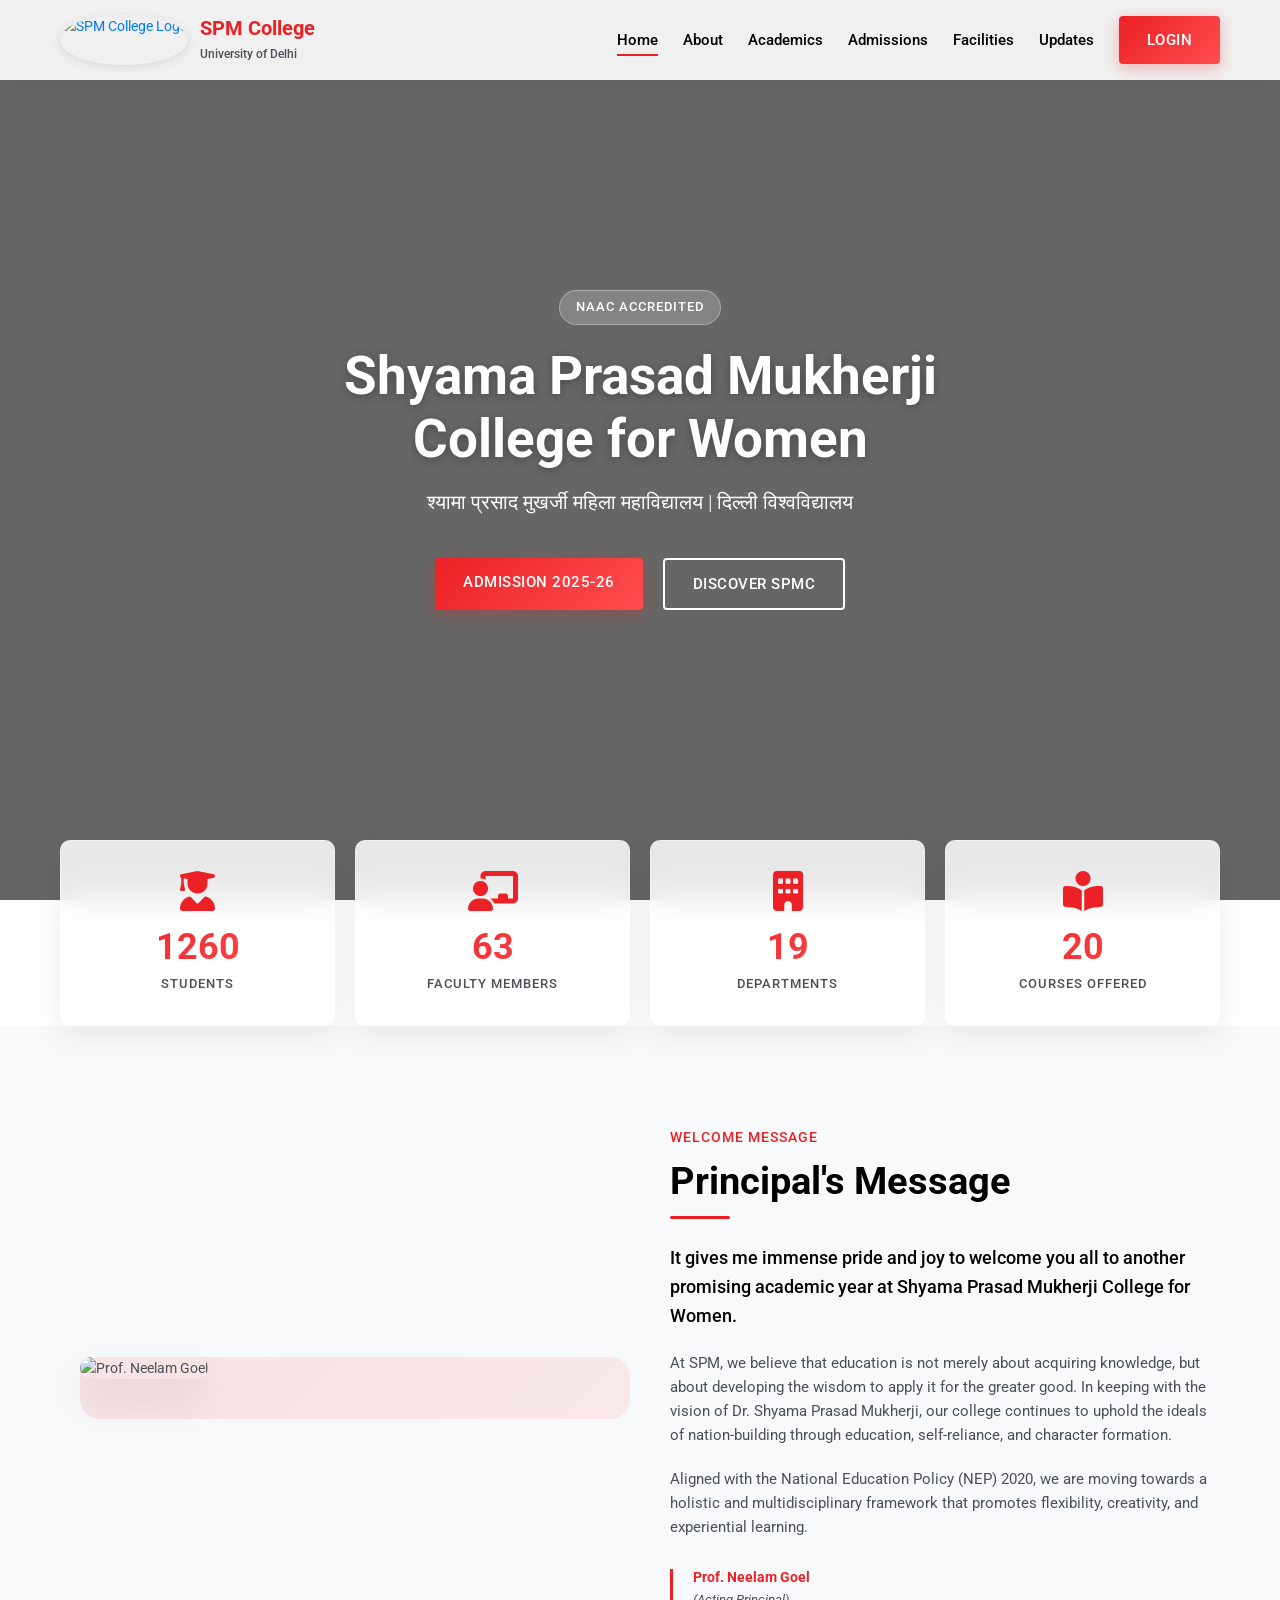
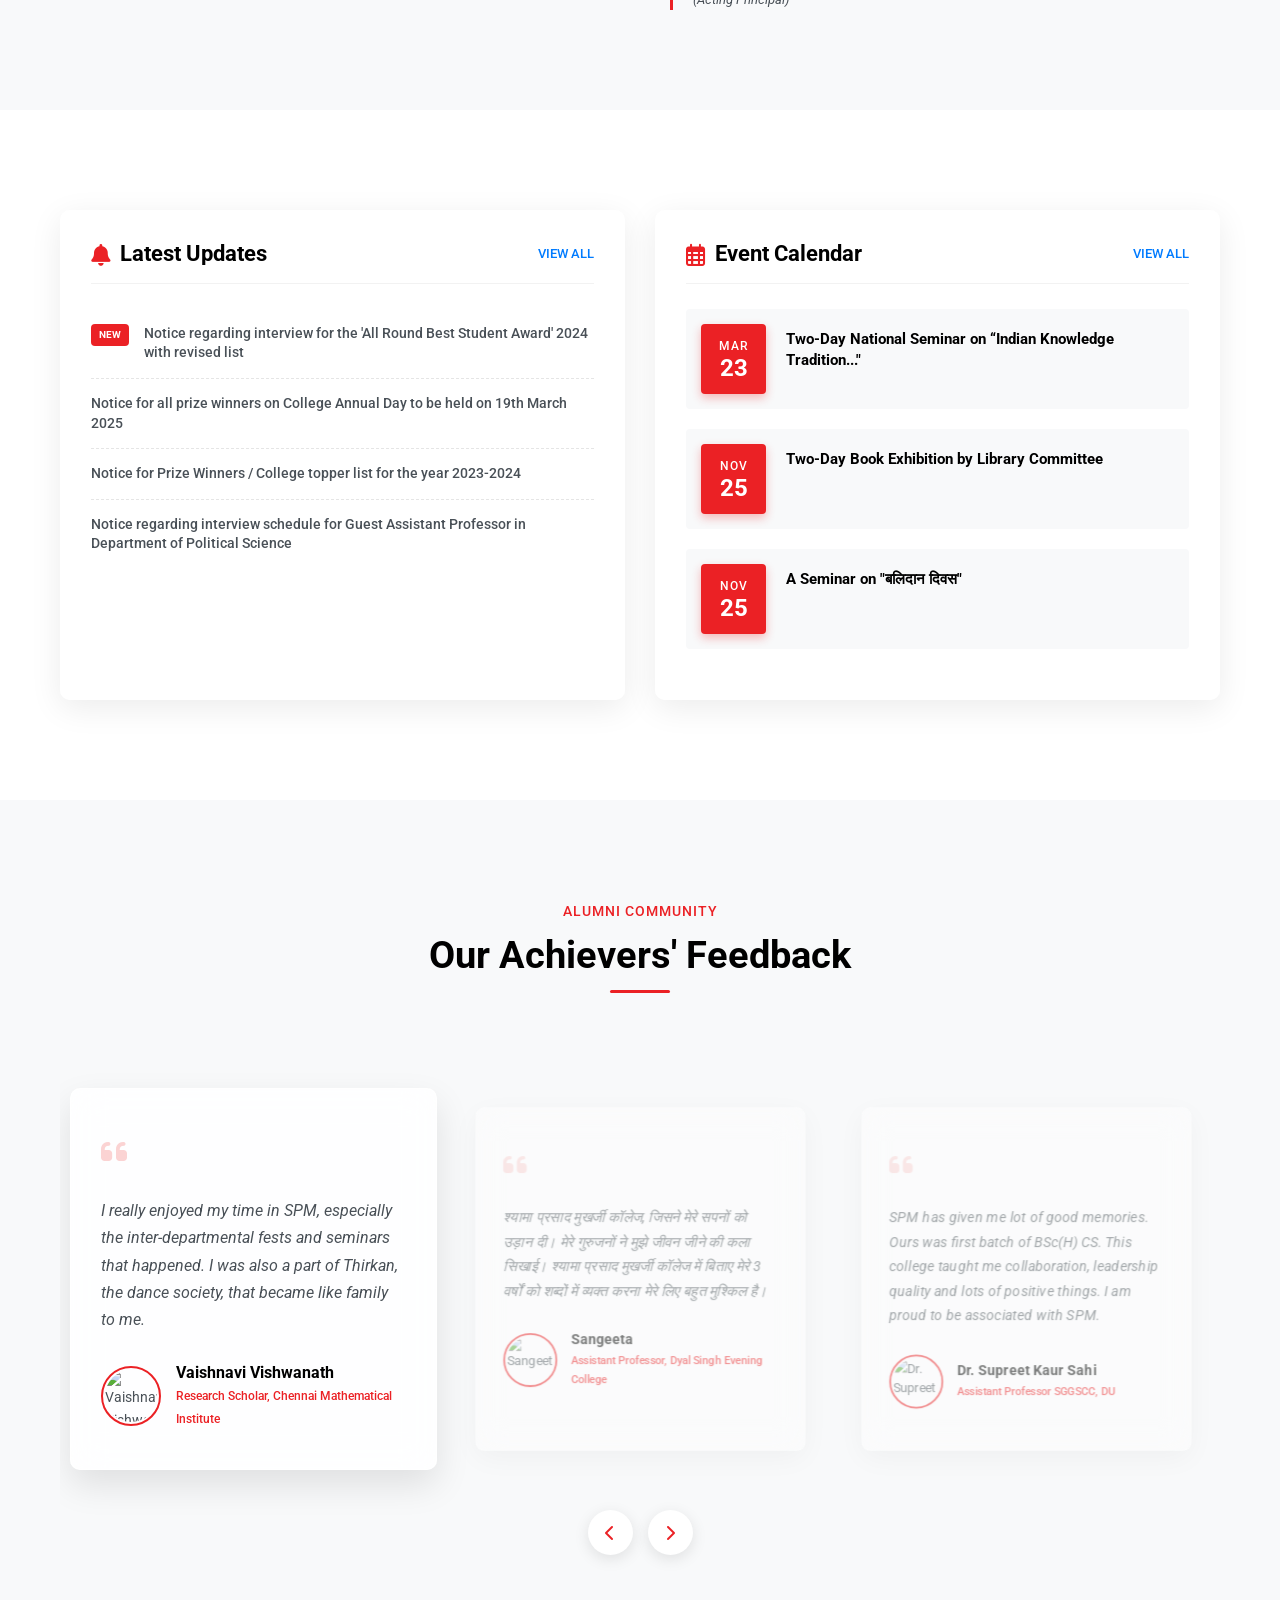
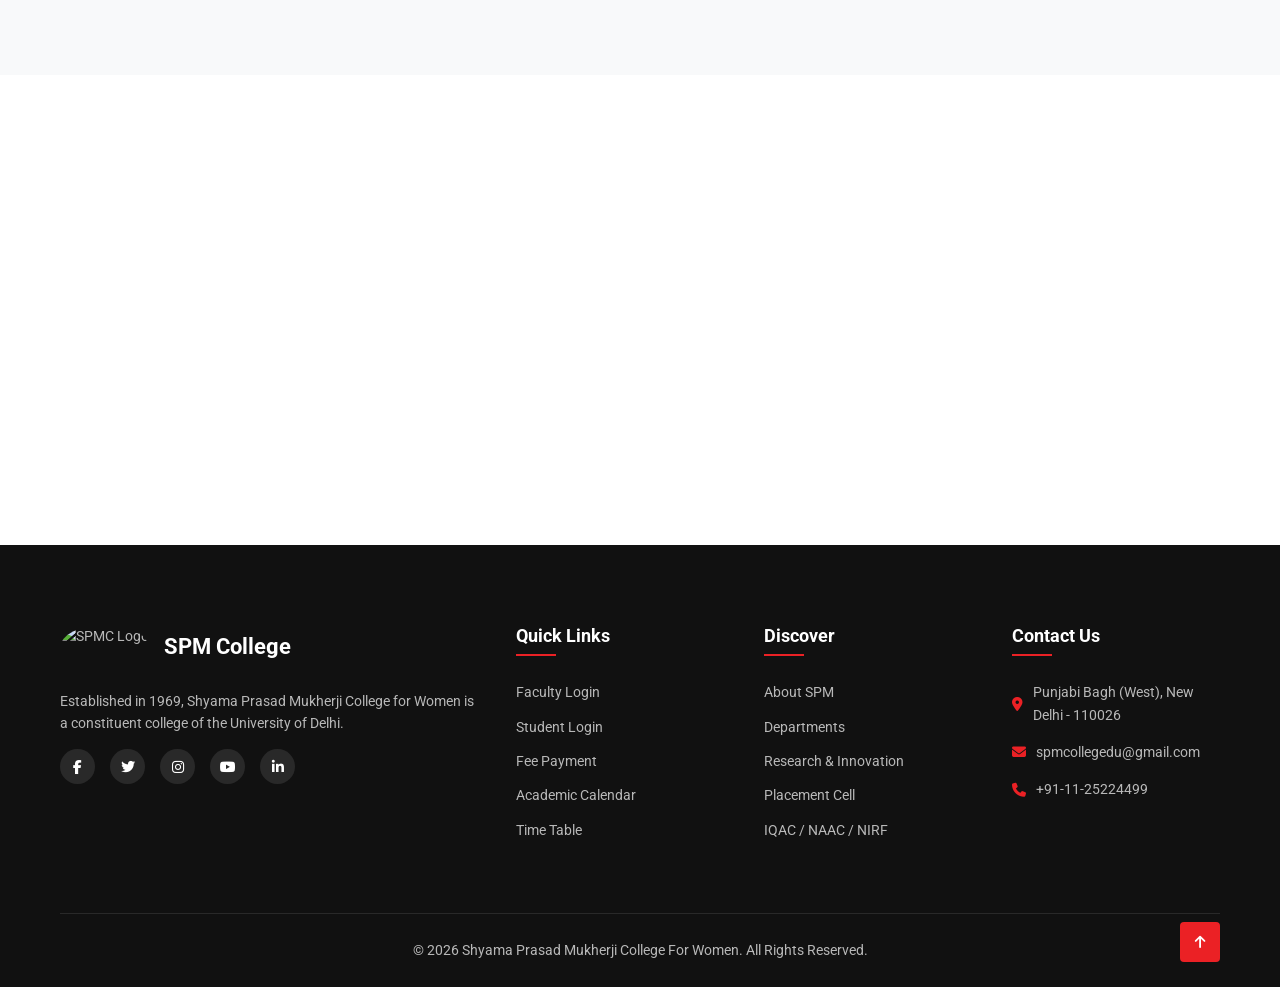
==== index.html @ e5cedfe2 "Initial commit: SPM College website" ====
<!DOCTYPE html>
<html lang="en">
<head>
    <meta charset="UTF-8">
    <meta name="viewport" content="width=device-width, initial-scale=1.0">
    <title>Shyama Prasad Mukherji College for Women - University of Delhi</title>
    <meta name="description" content="Welcome to Shyama Prasad Mukherji College for Women. Nurturing excellence, integrity, and empowerment in young women since 1969.">
    <link rel="icon" href="http://spm.du.ac.in/templates/spm/favicon.ico" type="image/x-icon">
    
    <!-- Google Fonts -->
    <link rel="preconnect" href="https://fonts.googleapis.com">
    <link rel="preconnect" href="https://fonts.gstatic.com" crossorigin>
    <link href="https://fonts.googleapis.com/css2?family=Roboto:wght@300;400;500;700;900&display=swap" rel="stylesheet">
    
    <!-- FontAwesome for icons -->
    <link rel="stylesheet" href="https://cdnjs.cloudflare.com/ajax/libs/font-awesome/6.4.0/css/all.min.css">
    
    <!-- Custom CSS -->
    <link rel="stylesheet" href="style.css">
</head>
<body>

    <!-- Header & Navigation -->
    <header class="glass-nav" id="navbar">
        <div class="nav-container">
            <a href="#" class="logo">
                <img src="https://spm.du.ac.in/templates/spm/images/college_logo.jpeg" alt="SPM College Logo">
                <div class="logo-text">
                    <h1>SPM College</h1>
                    <span>University of Delhi</span>
                </div>
            </a>
            <div class="mobile-toggle" id="mobile-toggle">
                <i class="fas fa-bars"></i>
            </div>
            <nav class="nav-links" id="nav-links">
                <a href="#home" class="active">Home</a>
                <a href="#about">About</a>
                <a href="#academics">Academics</a>
                <a href="#admission">Admissions</a>
                <a href="#facility">Facilities</a>
                <a href="#updates">Updates</a>
                <a href="https://spm.du.ac.in/index.php?option=com_users&view=login&Itemid=203&lang=en" target="_blank" class="btn btn-primary">Login</a>
            </nav>
        </div>
    </header>

    <!-- Hero Section -->
    <section id="home" class="hero">
        <div class="hero-slider">
            <div class="slide active" style="background-image: linear-gradient(rgba(0,0,0,0.6), rgba(0,0,0,0.6)), url('http://spm.du.ac.in/images/SPMC.jpeg');"></div>
            <div class="slide" style="background-image: linear-gradient(rgba(0,0,0,0.6), rgba(0,0,0,0.6)), url('http://spm.du.ac.in/images/slider/slider1.jpg');"></div>
            <div class="slide" style="background-image: linear-gradient(rgba(0,0,0,0.6), rgba(0,0,0,0.6)), url('http://spm.du.ac.in/images/slider/slider2.jpg');"></div>
        </div>
        
        <div class="hero-content">
            <div class="badge">NAAC Accredited</div>
            <h1 class="animate-up">Shyama Prasad Mukherji College for Women</h1>
            <p class="animate-up delay-1">श्यामा प्रसाद मुखर्जी महिला महाविद्यालय | दिल्ली विश्वविद्यालय</p>
            <div class="hero-actions animate-up delay-2">
                <a href="#admission" class="btn btn-primary pulse">Admission 2025-26</a>
                <a href="#about" class="btn btn-outline">Discover SPMC</a>
            </div>
        </div>
    </section>

    <!-- Stats Section -->
    <section class="stats container">
        <div class="stat-grid">
            <div class="stat-card glass-panel" style="--delay: 0.1s">
                <i class="fas fa-user-graduate"></i>
                <h2 class="counter" data-target="4000">0</h2>
                <p>Students</p>
            </div>
            <div class="stat-card glass-panel" style="--delay: 0.2s">
                <i class="fas fa-chalkboard-teacher"></i>
                <h2 class="counter" data-target="190">0</h2>
                <p>Faculty Members</p>
            </div>
            <div class="stat-card glass-panel" style="--delay: 0.3s">
                <i class="fas fa-building"></i>
                <h2 class="counter" data-target="19">0</h2>
                <p>Departments</p>
            </div>
            <div class="stat-card glass-panel" style="--delay: 0.4s">
                <i class="fas fa-book-reader"></i>
                <h2 class="counter" data-target="20">0</h2>
                <p>Courses Offered</p>
            </div>
        </div>
    </section>

    <!-- Principal's Message -->
    <section id="about" class="about section-padding bg-light">
        <div class="container">
            <div class="about-grid">
                <div class="about-image-wrapper">
                    <img src="https://spm.du.ac.in/templates/spm/images/principal.png" alt="Prof. Neelam Goel" class="about-img">
                    <div class="decoration-circle"></div>
                </div>
                <div class="about-content">
                    <span class="section-subtitle">Welcome Message</span>
                    <h2 class="section-title">Principal's Message</h2>
                    <p class="lead">It gives me immense pride and joy to welcome you all to another promising academic year at Shyama Prasad Mukherji College for Women.</p>
                    <p>At SPM, we believe that education is not merely about acquiring knowledge, but about developing the wisdom to apply it for the greater good. In keeping with the vision of Dr. Shyama Prasad Mukherji, our college continues to uphold the ideals of nation-building through education, self-reliance, and character formation.</p>
                    <p>Aligned with the National Education Policy (NEP) 2020, we are moving towards a holistic and multidisciplinary framework that promotes flexibility, creativity, and experiential learning.</p>
                    <div class="signature">
                        <h4>Prof. Neelam Goel</h4>
                        <span>(Acting Principal)</span>
                    </div>
                </div>
            </div>
        </div>
    </section>

    <!-- Updates & Events -->
    <section id="updates" class="updates section-padding">
        <div class="container">
            <div class="updates-grid">
                
                <!-- Latest Updates Panel -->
                <div class="updates-panel glass-panel">
                    <div class="panel-header">
                        <h3><i class="fas fa-bell"></i> Latest Updates</h3>
                        <a href="#" class="view-all">View All</a>
                    </div>
                    <ul class="news-list" id="news-ticker">
                        <li>
                            <span class="new-badge">New</span>
                            <a href="#">Notice regarding interview for the 'All Round Best Student Award' 2024 with revised list</a>
                        </li>
                        <li>
                            <a href="#">Notice for all prize winners on College Annual Day to be held on 19th March 2025</a>
                        </li>
                        <li>
                            <a href="#">Notice for Prize Winners / College topper list for the year 2023-2024</a>
                        </li>
                        <li>
                            <a href="#">Notice regarding interview schedule for Guest Assistant Professor in Department of Political Science</a>
                        </li>
                    </ul>
                </div>

                <!-- Event Calendar Panel -->
                <div class="events-panel glass-panel">
                    <div class="panel-header">
                        <h3><i class="far fa-calendar-alt"></i> Event Calendar</h3>
                        <a href="#" class="view-all">View All</a>
                    </div>
                    <div class="events-list">
                        <div class="event-card">
                            <div class="event-date">
                                <span class="month">Mar</span>
                                <span class="day">23</span>
                            </div>
                            <div class="event-details">
                                <h4>Two-Day National Seminar on “Indian Knowledge Tradition..."</h4>
                            </div>
                        </div>
                        <div class="event-card">
                            <div class="event-date">
                                <span class="month">Nov</span>
                                <span class="day">25</span>
                            </div>
                            <div class="event-details">
                                <h4>Two-Day Book Exhibition by Library Committee</h4>
                            </div>
                        </div>
                        <div class="event-card">
                            <div class="event-date">
                                <span class="month">Nov</span>
                                <span class="day">25</span>
                            </div>
                            <div class="event-details">
                                <h4>A Seminar on "बलिदान दिवस"</h4>
                            </div>
                        </div>
                    </div>
                </div>

            </div>
        </div>
    </section>

    <!-- Testimonials -->
    <section class="testimonials section-padding bg-light">
        <div class="container text-center">
            <span class="section-subtitle">Alumni Community</span>
            <h2 class="section-title">Our Achievers' Feedback</h2>
            
            <div class="testimonial-slider-container">
                <div class="testimonial-slider" id="testimonial-slider">
                    
                    <div class="testimonial-card glass-panel">
                        <div class="quote-icon"><i class="fas fa-quote-left"></i></div>
                        <p class="quote-text">I really enjoyed my time in SPM, especially the inter-departmental fests and seminars that happened. I was also a part of Thirkan, the dance society, that became like family to me.</p>
                        <div class="client-info">
                            <img src="https://spm.du.ac.in/templates/spm/images/image2.jpeg" alt="Vaishnavi Vishwanath">
                            <div>
                                <h4>Vaishnavi Vishwanath</h4>
                                <span>Research Scholar, Chennai Mathematical Institute</span>
                            </div>
                        </div>
                    </div>

                    <div class="testimonial-card glass-panel">
                        <div class="quote-icon"><i class="fas fa-quote-left"></i></div>
                        <p class="quote-text">श्यामा प्रसाद मुखर्जी कॉलेज, जिसने मेरे सपनों को उड़ान दी। मेरे गुरुजनों ने मुझे जीवन जीने की कला सिखाई। श्यामा प्रसाद मुखर्जी कॉलेज में बिताए मेरे 3 वर्षों को शब्दों में व्यक्त करना मेरे लिए बहुत मुश्किल है।</p>
                        <div class="client-info">
                            <img src="https://spm.du.ac.in/templates/spm/images/sangita.jpeg" alt="Sangeeta">
                            <div>
                                <h4>Sangeeta</h4>
                                <span>Assistant Professor, Dyal Singh Evening College</span>
                            </div>
                        </div>
                    </div>

                    <div class="testimonial-card glass-panel">
                        <div class="quote-icon"><i class="fas fa-quote-left"></i></div>
                        <p class="quote-text">SPM has given me lot of good memories. Ours was first batch of BSc(H) CS. This college taught me collaboration, leadership quality and lots of positive things. I am proud to be associated with SPM.</p>
                        <div class="client-info">
                            <img src="https://spm.du.ac.in/templates/spm/images/image3.jpeg" alt="Dr. Supreet Kaur Sahi">
                            <div>
                                <h4>Dr. Supreet Kaur Sahi</h4>
                                <span>Assistant Professor SGGSCC, DU</span>
                            </div>
                        </div>
                    </div>

                </div>
                
                <div class="slider-controls">
                    <button id="prev-btn" class="ctrl-btn"><i class="fas fa-chevron-left"></i></button>
                    <button id="next-btn" class="ctrl-btn"><i class="fas fa-chevron-right"></i></button>
                </div>
            </div>
        </div>
    </section>

    <!-- Facility preview banner -->
    <section id="facility" class="facilities-banner parallax" style="background-image: linear-gradient(rgba(235, 33, 37, 0.9), rgba(235, 33, 37, 0.9)), url('http://spm.du.ac.in/images/SPMC.jpeg');">
        <div class="container text-center">
            <div class="banner-content">
                <h2>Explore Campus Facilities</h2>
                <p>Equipped with a modernized library, vast sports ground, canteen, IT infrastructure, and various resource centres supporting holistic student development.</p>
                <div class="facilities-tags">
                    <span>Library</span>
                    <span>IT Infrastructure</span>
                    <span>Medical Facility</span>
                    <span>Sports Ground</span>
                    <span>English Language Support Center</span>
                </div>
            </div>
        </div>
    </section>

    <!-- Footer -->
    <footer class="footer">
        <div class="container">
            <div class="footer-grid">
                <div class="footer-col brand-col">
                    <div class="footer-logo">
                        <img src="https://spm.du.ac.in/templates/spm/images/college_logo.jpeg" alt="SPMC Logo">
                        <h3>SPM College</h3>
                    </div>
                    <p>Established in 1969, Shyama Prasad Mukherji College for Women is a constituent college of the University of Delhi.</p>
                    <div class="social-links">
                        <a href="https://www.facebook.com/profile.php?id=100063981343873"><i class="fab fa-facebook-f"></i></a>
                        <a href="https://twitter.com/SpmcollegeD"><i class="fab fa-twitter"></i></a>
                        <a href="https://www.instagram.com/spmcofficial/"><i class="fab fa-instagram"></i></a>
                        <a href="https://www.youtube.com/channel/UCBpnKrmrPJODKP-h5nh-Ybg"><i class="fab fa-youtube"></i></a>
                        <a href="https://www.linkedin.com/school/shyama-prasad-mukherji-college-for-women/"><i class="fab fa-linkedin-in"></i></a>
                    </div>
                </div>
                
                <div class="footer-col">
                    <h4>Quick Links</h4>
                    <ul>
                        <li><a href="#">Faculty Login</a></li>
                        <li><a href="#">Student Login</a></li>
                        <li><a href="#">Fee Payment</a></li>
                        <li><a href="#">Academic Calendar</a></li>
                        <li><a href="#">Time Table</a></li>
                    </ul>
                </div>

                <div class="footer-col">
                    <h4>Discover</h4>
                    <ul>
                        <li><a href="#">About SPM</a></li>
                        <li><a href="#">Departments</a></li>
                        <li><a href="#">Research & Innovation</a></li>
                        <li><a href="#">Placement Cell</a></li>
                        <li><a href="#">IQAC / NAAC / NIRF</a></li>
                    </ul>
                </div>

                <div class="footer-col">
                    <h4>Contact Us</h4>
                    <p><i class="fas fa-map-marker-alt"></i> Punjabi Bagh (West), New Delhi - 110026</p>
                    <p><i class="fas fa-envelope"></i> spmcollegedu@gmail.com</p>
                    <p><i class="fas fa-phone"></i> +91-11-25224499</p>
                </div>
            </div>
            
            <div class="footer-bottom">
                <p>&copy; 2026 Shyama Prasad Mukherji College For Women. All Rights Reserved.</p>
                <a href="#navbar" class="scroll-top"><i class="fas fa-arrow-up"></i></a>
            </div>
        </div>
    </footer>

    <!-- Scripts -->
    <script src="script.js"></script>
</body>
</html>
---- style.css ----
/* 
  ===========================================
  SPM College - Beautiful Modern Design System
  ===========================================
*/

:root {
  /* Colors from JSON */
  --primary: #EB2125;
  --accent: #EB2125;
  --bg-color: #FFFFFF;
  --bg-light: #f8f9fa;
  --text-primary: #000000;
  --text-secondary: #495057;
  --link-color: #007BFF;
  
  /* Gradients & Shadows */
  --primary-gradient: linear-gradient(135deg, #EB2125 0%, #ff4d4f 100%);
  --glass-bg: rgba(255, 255, 255, 0.85);
  --glass-border: rgba(255, 255, 255, 0.4);
  --glass-shadow: 0 8px 32px rgba(0, 0, 0, 0.08);
  --card-shadow: 0 10px 20px rgba(0, 0, 0, 0.05);

  /* Typography */
  --font-main: 'Roboto', sans-serif;
  --h1-size: 35.2px;
  --h2-size: 32px;
  --body-size: 14px;
  
  /* Spacing & Radii */
  --radius-sm: 4px;
  --radius-md: 10px;
  --radius-lg: 20px;
  --transition: all 0.3s cubic-bezier(0.25, 0.8, 0.25, 1);
}

/* Base Styles */
* {
  margin: 0;
  padding: 0;
  box-sizing: border-box;
}

html {
  scroll-behavior: smooth;
}

body {
  font-family: var(--font-main);
  background-color: var(--bg-color);
  color: var(--text-secondary);
  font-size: var(--body-size);
  line-height: 1.6;
  overflow-x: hidden;
}

h1, h2, h3, h4, h5, h6 {
  color: var(--text-primary);
  font-weight: 700;
  line-height: 1.2;
}

h1 { font-size: calc(var(--h1-size) * 1.5); }
h2 { font-size: calc(var(--h2-size) * 1.2); }

a {
  color: var(--link-color);
  text-decoration: none;
  transition: var(--transition);
}

a:hover {
  color: var(--primary);
}

.container {
  width: 100%;
  max-width: 1200px;
  margin: 0 auto;
  padding: 0 20px;
}

.section-padding {
  padding: 100px 0;
}

.bg-light {
  background-color: var(--bg-light);
}

.text-center {
  text-align: center;
}

/* Buttons */
.btn {
  display: inline-block;
  padding: 12px 28px;
  font-weight: 500;
  border-radius: var(--radius-sm);
  transition: var(--transition);
  cursor: pointer;
  border: none;
  font-size: 15px;
  text-transform: uppercase;
  letter-spacing: 0.5px;
}

.btn-primary {
  background: var(--primary-gradient);
  color: #fff !important;
  box-shadow: 0 4px 15px rgba(235, 33, 37, 0.3);
}

.btn-primary:hover {
  transform: translateY(-2px);
  box-shadow: 0 6px 20px rgba(235, 33, 37, 0.4);
}

.btn-outline {
  background: transparent;
  color: #fff !important;
  border: 2px solid #fff;
}

.btn-outline:hover {
  background: #fff;
  color: var(--primary) !important;
}

/* Glass Panels */
.glass-panel {
  background: var(--glass-bg);
  backdrop-filter: blur(16px);
  -webkit-backdrop-filter: blur(16px);
  border: 1px solid var(--glass-border);
  box-shadow: var(--glass-shadow);
  border-radius: var(--radius-md);
  transition: var(--transition);
}

.glass-panel:hover {
  transform: translateY(-5px);
  box-shadow: 0 12px 40px rgba(0, 0, 0, 0.12);
}

/* Navigation */
.glass-nav {
  position: fixed;
  top: 0;
  left: 0;
  width: 100%;
  z-index: 1000;
  background: rgba(255, 255, 255, 0.9);
  backdrop-filter: blur(10px);
  -webkit-backdrop-filter: blur(10px);
  box-shadow: 0 2px 20px rgba(0,0,0,0.05);
  transition: var(--transition);
  padding: 15px 0;
}

.glass-nav.scrolled {
  padding: 10px 0;
  background: rgba(255, 255, 255, 0.98);
}

.nav-container {
  max-width: 1200px;
  margin: 0 auto;
  padding: 0 20px;
  display: flex;
  justify-content: space-between;
  align-items: center;
}

.logo {
  display: flex;
  align-items: center;
  gap: 12px;
}

.logo img {
  height: 50px;
  border-radius: 50%;
  box-shadow: 0 2px 10px rgba(0,0,0,0.1);
}

.logo-text h1 {
  font-size: 20px;
  color: var(--primary);
  margin-bottom: 2px;
}

.logo-text span {
  font-size: 12px;
  color: var(--text-secondary);
  font-weight: 500;
}

.nav-links {
  display: flex;
  gap: 25px;
  align-items: center;
}

.nav-links a {
  color: var(--text-primary);
  font-weight: 500;
  font-size: 15px;
  position: relative;
}

.nav-links a:not(.btn)::after {
  content: '';
  position: absolute;
  bottom: -4px;
  left: 0;
  width: 0;
  height: 2px;
  background-color: var(--primary);
  transition: var(--transition);
}

.nav-links a:hover:not(.btn)::after, 
.nav-links a.active:not(.btn)::after {
  width: 100%;
}

.mobile-toggle {
  display: none;
  font-size: 24px;
  color: var(--text-primary);
  cursor: pointer;
}

/* Hero Section */
.hero {
  position: relative;
  height: 100vh;
  min-height: 600px;
  display: flex;
  align-items: center;
  justify-content: center;
  text-align: center;
  overflow: hidden;
}

.hero-slider {
  position: absolute;
  top: 0;
  left: 0;
  width: 100%;
  height: 100%;
  z-index: -1;
}

.hero-slider .slide {
  position: absolute;
  top: 0;
  left: 0;
  width: 100%;
  height: 100%;
  background-size: cover;
  background-position: center;
  opacity: 0;
  transition: opacity 1.5s ease-in-out, transform 5s ease;
  transform: scale(1.05);
}

.hero-slider .slide.active {
  opacity: 1;
  transform: scale(1);
}

.hero-content {
  max-width: 800px;
  padding: 0 20px;
  color: #fff;
  z-index: 1;
}

.badge {
  display: inline-block;
  padding: 6px 16px;
  background: rgba(255,255,255,0.2);
  backdrop-filter: blur(5px);
  border: 1px solid rgba(255,255,255,0.3);
  border-radius: 30px;
  font-size: 13px;
  letter-spacing: 1px;
  text-transform: uppercase;
  margin-bottom: 20px;
  font-weight: 500;
  animation: fadeInDown 1s ease both;
}

.hero h1 {
  color: #fff;
  margin-bottom: 15px;
  text-shadow: 0 2px 10px rgba(0,0,0,0.3);
}

.hero p {
  font-size: 20px;
  margin-bottom: 40px;
  font-weight: 300;
  opacity: 0.9;
}

.hero-actions {
  display: flex;
  gap: 20px;
  justify-content: center;
}

.pulse {
  animation: pulse 2s infinite;
}

/* Stats Section */
.stats {
  margin-top: -60px;
  position: relative;
  z-index: 10;
}

.stat-grid {
  display: grid;
  grid-template-columns: repeat(auto-fit, minmax(200px, 1fr));
  gap: 20px;
}

.stat-card {
  padding: 30px 20px;
  text-align: center;
  animation: fadeInUp 0.8s ease both;
  animation-delay: var(--delay);
}

.stat-card i {
  font-size: 40px;
  color: var(--primary);
  margin-bottom: 15px;
}

.stat-card h2 {
  font-size: 36px;
  margin-bottom: 5px;
  background: var(--primary-gradient);
  -webkit-background-clip: text;
  -webkit-text-fill-color: transparent;
}

.stat-card p {
  font-weight: 500;
  color: var(--text-secondary);
  text-transform: uppercase;
  font-size: 13px;
  letter-spacing: 1px;
}

/* About Section */
.section-subtitle {
  display: block;
  color: var(--primary);
  font-weight: 500;
  text-transform: uppercase;
  letter-spacing: 1px;
  margin-bottom: 10px;
}

.section-title {
  margin-bottom: 40px;
  position: relative;
  display: inline-block;
}

.section-title::after {
  content: '';
  position: absolute;
  bottom: -15px;
  left: 0;
  width: 60px;
  height: 3px;
  background: var(--primary);
  border-radius: 2px;
}

.text-center .section-title::after {
  left: 50%;
  transform: translateX(-50%);
}

.about-grid {
  display: grid;
  grid-template-columns: 1fr 1fr;
  gap: 60px;
  align-items: center;
}

.about-image-wrapper {
  position: relative;
  padding: 20px;
}

.about-img {
  width: 100%;
  border-radius: var(--radius-lg);
  box-shadow: 0 20px 40px rgba(0,0,0,0.1);
  position: relative;
  z-index: 2;
}

.decoration-circle {
  position: absolute;
  top: 0;
  right: 0;
  width: 100%;
  height: 100%;
  background: var(--primary-gradient);
  border-radius: var(--radius-lg);
  transform: translate(20px, 20px);
  z-index: 1;
  opacity: 0.1;
}

.about-content p {
  margin-bottom: 20px;
  font-size: 15px;
}

.about-content .lead {
  font-size: 18px;
  font-weight: 500;
  color: var(--text-primary);
}

.signature {
  margin-top: 30px;
  padding-left: 20px;
  border-left: 3px solid var(--primary);
}

.signature h4 {
  color: var(--primary);
  margin-bottom: 2px;
}

.signature span {
  font-style: italic;
  font-size: 13px;
}

/* Updates & Events */
.updates-grid {
  display: grid;
  grid-template-columns: repeat(auto-fit, minmax(350px, 1fr));
  gap: 30px;
}

.updates-panel, .events-panel {
  padding: 30px;
}

.panel-header {
  display: flex;
  justify-content: space-between;
  align-items: center;
  margin-bottom: 25px;
  padding-bottom: 15px;
  border-bottom: 1px solid rgba(0,0,0,0.05);
}

.panel-header h3 {
  font-size: 22px;
  display: flex;
  align-items: center;
  gap: 10px;
}

.panel-header h3 i {
  color: var(--primary);
}

.view-all {
  font-size: 13px;
  font-weight: 500;
  text-transform: uppercase;
}

.news-list {
  list-style: none;
}

.news-list li {
  padding: 15px 0;
  border-bottom: 1px dashed rgba(0,0,0,0.1);
  display: flex;
  gap: 15px;
  align-items: flex-start;
}

.news-list li:last-child {
  border-bottom: none;
}

.new-badge {
  background: var(--primary);
  color: white;
  padding: 3px 8px;
  border-radius: 4px;
  font-size: 10px;
  font-weight: bold;
  text-transform: uppercase;
  flex-shrink: 0;
  animation: blink 1.5s infinite;
}

.news-list a {
  color: var(--text-secondary);
  font-weight: 500;
  line-height: 1.4;
}

.news-list a:hover {
  color: var(--primary);
  padding-left: 5px;
}

.event-card {
  display: flex;
  gap: 20px;
  margin-bottom: 20px;
  padding: 15px;
  border-radius: var(--radius-sm);
  background: var(--bg-light);
  transition: var(--transition);
}

.event-card:hover {
  background: #fff;
  box-shadow: 0 5px 15px rgba(0,0,0,0.05);
  transform: translateX(5px);
}

.event-date {
  display: flex;
  flex-direction: column;
  align-items: center;
  justify-content: center;
  background: var(--primary);
  color: #fff;
  width: 65px;
  height: 70px;
  border-radius: var(--radius-sm);
  flex-shrink: 0;
  box-shadow: 0 4px 10px rgba(235, 33, 37, 0.3);
}

.event-date .month {
  font-size: 12px;
  text-transform: uppercase;
  font-weight: 500;
  letter-spacing: 1px;
}

.event-date .day {
  font-size: 24px;
  font-weight: 700;
  line-height: 1;
}

.event-details h4 {
  font-size: 15px;
  color: var(--text-primary);
  margin-top: 5px;
  line-height: 1.4;
  cursor: pointer;
  transition: var(--transition);
}

.event-details h4:hover {
  color: var(--primary);
}

/* Testimonials */
.testimonial-slider-container {
  margin-top: 50px;
  position: relative;
  overflow: hidden;
  padding: 20px 0;
}

.testimonial-slider {
  display: flex;
  transition: transform 0.5s ease-in-out;
}

.testimonial-card {
  min-width: calc(33.333% - 20px);
  margin: 0 10px;
  padding: 40px 30px;
  text-align: left;
  opacity: 0.5;
  transform: scale(0.9);
  transition: var(--transition);
}

.testimonial-card.focus {
  opacity: 1;
  transform: scale(1);
  box-shadow: 0 15px 35px rgba(0,0,0,0.1);
}

.quote-icon {
  font-size: 30px;
  color: rgba(235, 33, 37, 0.2);
  margin-bottom: 20px;
}

.quote-text {
  font-size: 16px;
  font-style: italic;
  margin-bottom: 30px;
  line-height: 1.7;
}

.client-info {
  display: flex;
  align-items: center;
  gap: 15px;
}

.client-info img {
  width: 60px;
  height: 60px;
  border-radius: 50%;
  object-fit: cover;
  border: 2px solid var(--primary);
  padding: 2px;
}

.client-info h4 {
  font-size: 16px;
  margin-bottom: 2px;
}

.client-info span {
  font-size: 12px;
  color: var(--primary);
  font-weight: 500;
}

.slider-controls {
  margin-top: 40px;
  display: flex;
  justify-content: center;
  gap: 15px;
}

.ctrl-btn {
  width: 45px;
  height: 45px;
  border-radius: 50%;
  border: none;
  background: #fff;
  color: var(--primary);
  box-shadow: 0 4px 15px rgba(0,0,0,0.1);
  cursor: pointer;
  transition: var(--transition);
  display: flex;
  align-items: center;
  justify-content: center;
  font-size: 16px;
}

.ctrl-btn:hover {
  background: var(--primary);
  color: #fff;
  transform: translateY(-3px);
}

/* Facilities Banner */
.facilities-banner {
  padding: 100px 0;
  color: #fff;
  background-attachment: fixed;
  background-size: cover;
  background-position: center;
}

.banner-content {
  max-width: 800px;
  margin: 0 auto;
}

.banner-content h2 {
  color: #fff;
  font-size: 40px;
  margin-bottom: 20px;
}

.banner-content p {
  font-size: 18px;
  margin-bottom: 40px;
  opacity: 0.9;
}

.facilities-tags {
  display: flex;
  flex-wrap: wrap;
  justify-content: center;
  gap: 15px;
}

.facilities-tags span {
  padding: 10px 20px;
  background: rgba(255,255,255,0.1);
  backdrop-filter: blur(5px);
  border: 1px solid rgba(255,255,255,0.3);
  border-radius: 30px;
  font-weight: 500;
  letter-spacing: 0.5px;
  transition: var(--transition);
  cursor: pointer;
}

.facilities-tags span:hover {
  background: #fff;
  color: var(--primary);
}

/* Footer */
.footer {
  background: #111;
  color: rgba(255,255,255,0.7);
  padding: 80px 0 0;
}

.footer-grid {
  display: grid;
  grid-template-columns: 2fr 1fr 1fr 1fr;
  gap: 40px;
  margin-bottom: 60px;
}

.footer-logo {
  display: flex;
  align-items: center;
  gap: 15px;
  margin-bottom: 20px;
}

.footer-logo img {
  height: 45px;
  border-radius: 50%;
}

.footer-logo h3 {
  color: #fff;
  font-size: 22px;
}

.brand-col p {
  margin-bottom: 25px;
}

.social-links {
  display: flex;
  gap: 15px;
}

.social-links a {
  width: 35px;
  height: 35px;
  border-radius: 50%;
  background: rgba(255,255,255,0.1);
  display: flex;
  align-items: center;
  justify-content: center;
  color: #fff;
  transition: var(--transition);
}

.social-links a:hover {
  background: var(--primary);
  transform: translateY(-3px);
}

.footer-col h4 {
  color: #fff;
  font-size: 18px;
  margin-bottom: 25px;
  position: relative;
  padding-bottom: 10px;
}

.footer-col h4::after {
  content: '';
  position: absolute;
  bottom: 0;
  left: 0;
  width: 40px;
  height: 2px;
  background: var(--primary);
}

.footer-col ul {
  list-style: none;
}

.footer-col ul li {
  margin-bottom: 12px;
}

.footer-col ul li a {
  color: rgba(255,255,255,0.7);
  transition: var(--transition);
}

.footer-col ul li a:hover {
  color: var(--primary);
  padding-left: 5px;
}

.footer-col p {
  margin-bottom: 15px;
  display: flex;
  align-items: center;
  gap: 10px;
}

.footer-col p i {
  color: var(--primary);
}

.footer-bottom {
  text-align: center;
  padding: 25px 0;
  border-top: 1px solid rgba(255,255,255,0.1);
  position: relative;
}

.scroll-top {
  position: absolute;
  right: 0;
  bottom: 25px;
  width: 40px;
  height: 40px;
  background: var(--primary);
  color: #fff;
  display: flex;
  align-items: center;
  justify-content: center;
  border-radius: 4px;
  transition: var(--transition);
}

.scroll-top:hover {
  background: #fff;
  color: var(--primary);
}

/* Animations */
@keyframes fadeInDown {
  from { opacity: 0; transform: translateY(-30px); }
  to { opacity: 1; transform: translateY(0); }
}

@keyframes fadeInUp {
  from { opacity: 0; transform: translateY(30px); }
  to { opacity: 1; transform: translateY(0); }
}

@keyframes pulse {
  0% { box-shadow: 0 0 0 0 rgba(235, 33, 37, 0.4); }
  70% { box-shadow: 0 0 0 15px rgba(235, 33, 37, 0); }
  100% { box-shadow: 0 0 0 0 rgba(235, 33, 37, 0); }
}

@keyframes blink {
  0%, 100% { opacity: 1; }
  50% { opacity: 0.5; }
}

.animate-up {
  animation: fadeInUp 1s ease both;
}

.delay-1 { animation-delay: 0.2s; }
.delay-2 { animation-delay: 0.4s; }

/* Responsive */
@media (max-width: 992px) {
  .about-grid, .footer-grid {
    grid-template-columns: 1fr;
  }
  
  .testimonial-card {
    min-width: calc(100% - 20px);
  }
}

@media (max-width: 768px) {
  .nav-links {
    position: fixed;
    top: 70px;
    left: -100%;
    width: 100%;
    height: calc(100vh - 70px);
    background: #fff;
    flex-direction: column;
    justify-content: center;
    transition: 0.4s;
  }
  
  .nav-links.show {
    left: 0;
  }
  
  .mobile-toggle {
    display: block;
  }
  
  .hero h1 {
    font-size: 36px;
  }
}
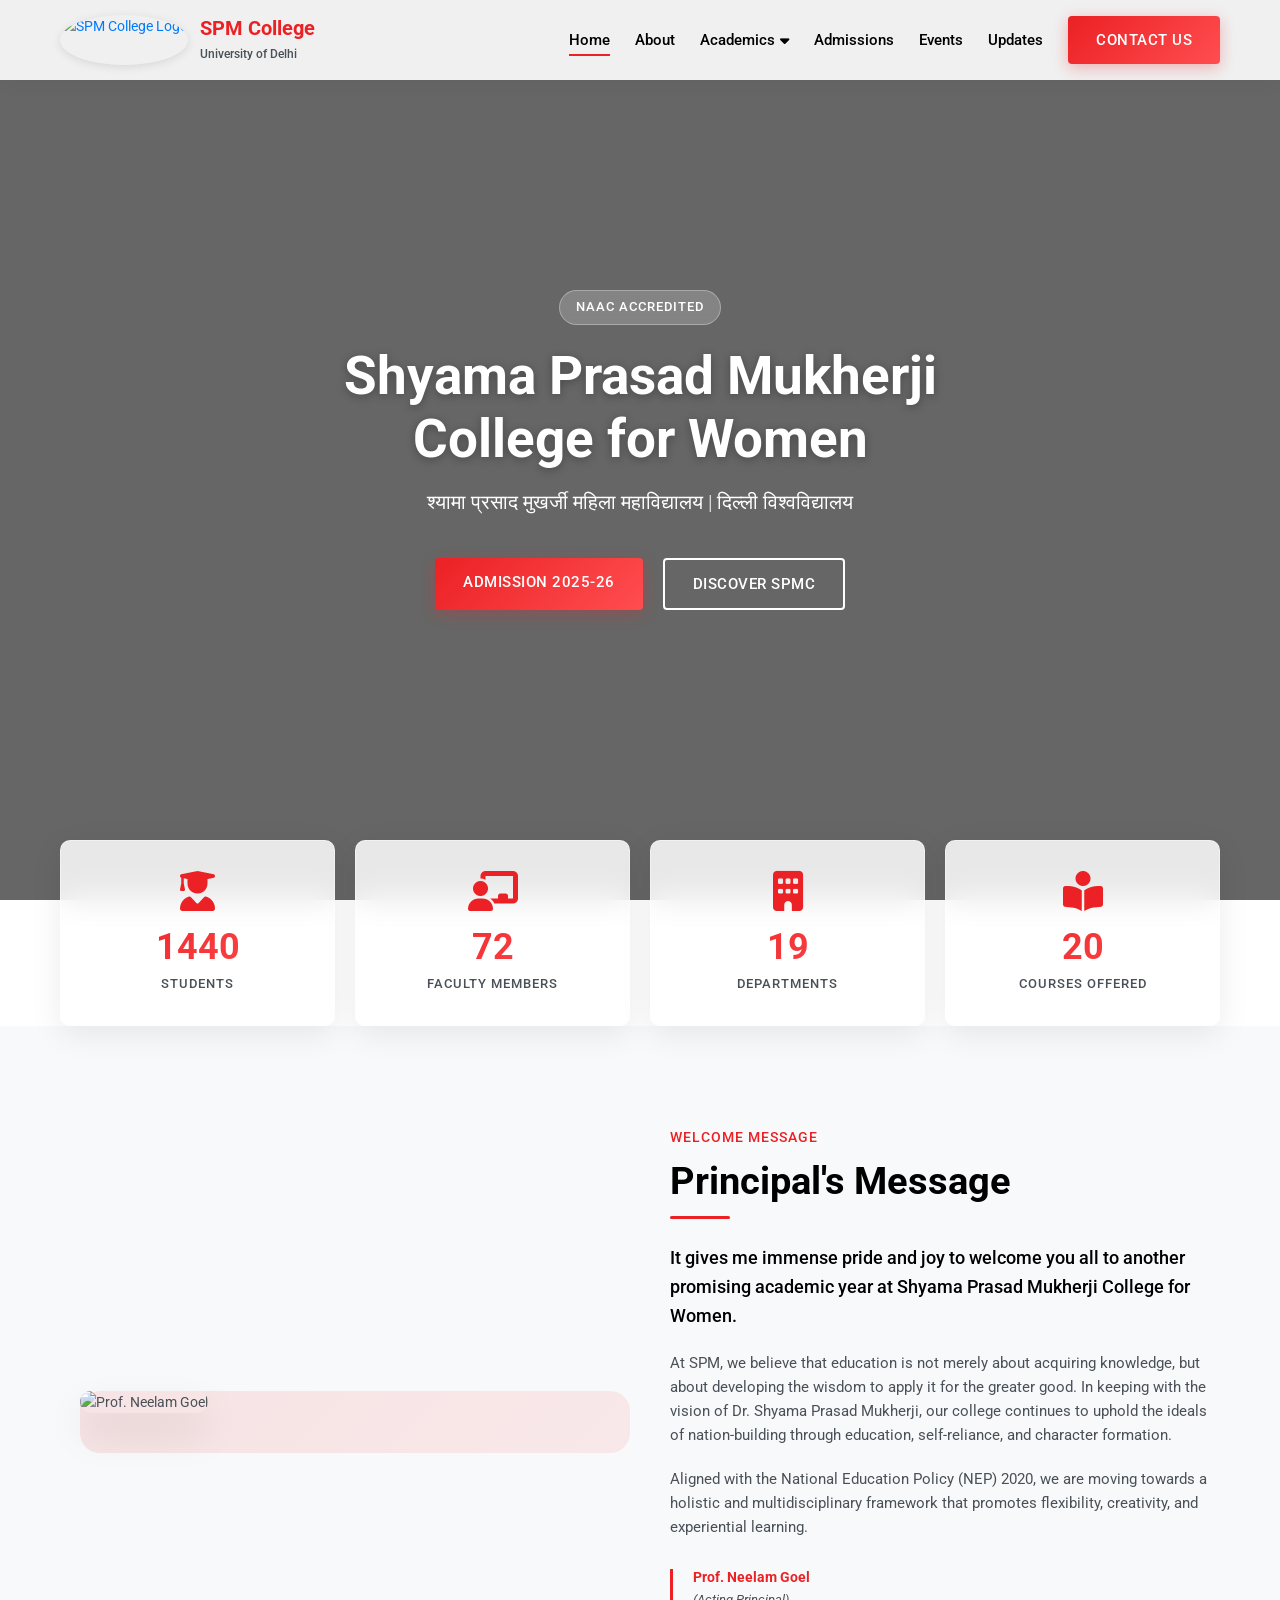
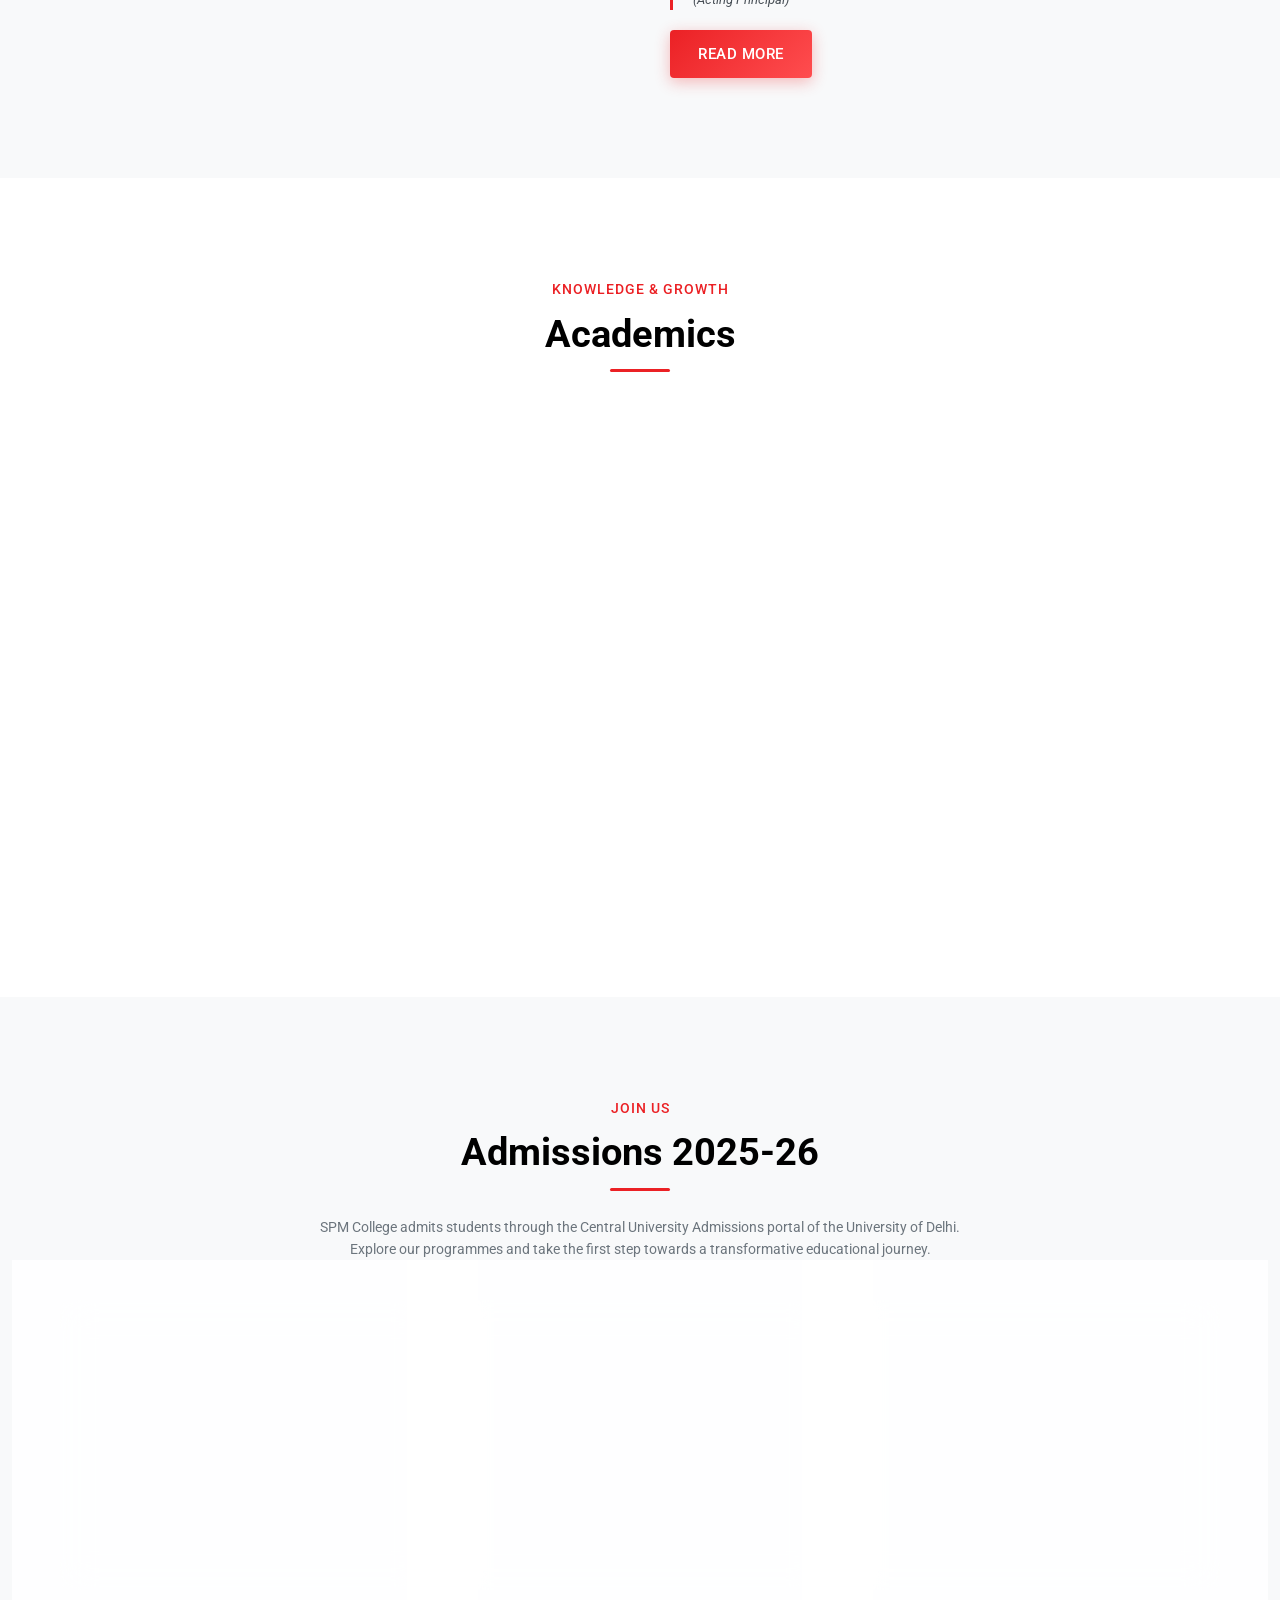
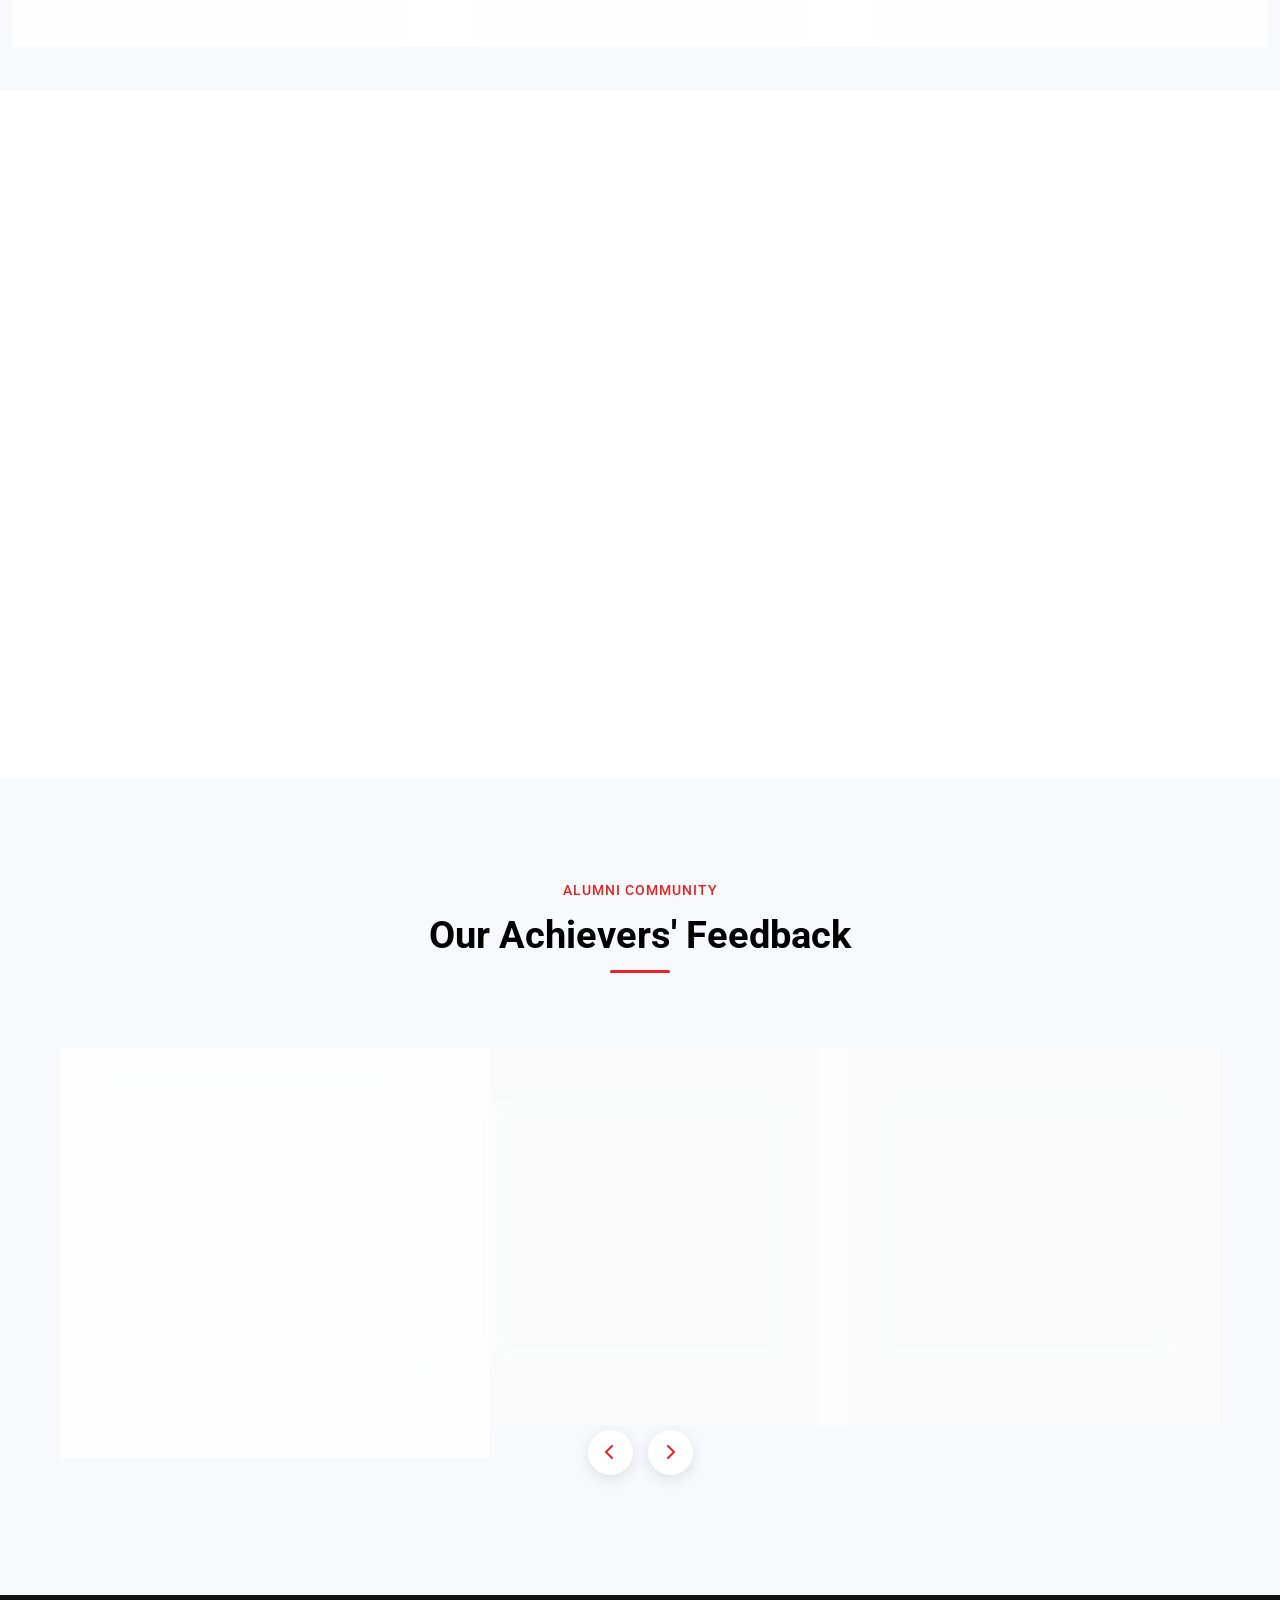
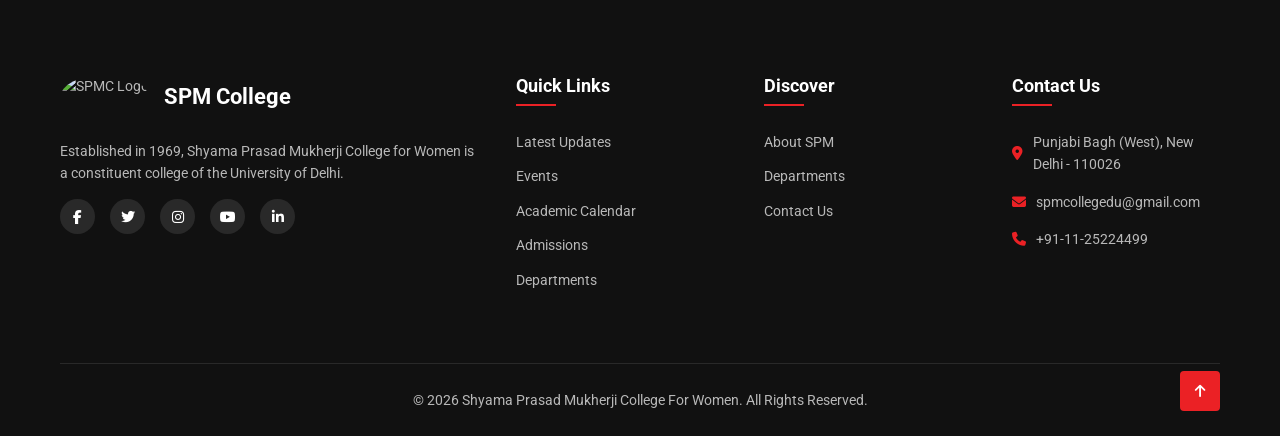
==== commit 97f3c62c: "feat: add multi-page spm college website" ====
--- a/index.html
+++ b/index.html
@@ -23,7 +23,7 @@
     <!-- Header & Navigation -->
     <header class="glass-nav" id="navbar">
         <div class="nav-container">
-            <a href="#" class="logo">
+            <a href="index.html" class="logo">
                 <img src="https://spm.du.ac.in/templates/spm/images/college_logo.jpeg" alt="SPM College Logo">
                 <div class="logo-text">
                     <h1>SPM College</h1>
@@ -35,12 +35,21 @@
             </div>
             <nav class="nav-links" id="nav-links">
                 <a href="#home" class="active">Home</a>
-                <a href="#about">About</a>
-                <a href="#academics">Academics</a>
-                <a href="#admission">Admissions</a>
-                <a href="#facility">Facilities</a>
-                <a href="#updates">Updates</a>
-                <a href="https://spm.du.ac.in/index.php?option=com_users&view=login&Itemid=203&lang=en" target="_blank" class="btn btn-primary">Login</a>
+                <a href="about.html">About</a>
+                <div class="dropdown">
+                    <a href="departments.html">Academics <i class="fas fa-caret-down"></i></a>
+                    <div class="dropdown-menu">
+                        <a href="departments.html">Departments</a>
+                        <a href="academics.html">Academics</a>
+                        <a href="academics.html#timetable">Time Table</a>
+                        <a href="academics.html#calendar">Academic Calendar</a>
+                        <a href="academics.html#syllabus">Syllabus</a>
+                    </div>
+                </div>
+                <a href="admissions.html">Admissions</a>
+                <a href="events.html">Events</a>
+                <a href="updates.html">Updates</a>
+                <a href="contact.html" class="btn btn-primary">Contact Us</a>
             </nav>
         </div>
     </header>
@@ -58,8 +67,8 @@
             <h1 class="animate-up">Shyama Prasad Mukherji College for Women</h1>
             <p class="animate-up delay-1">श्यामा प्रसाद मुखर्जी महिला महाविद्यालय | दिल्ली विश्वविद्यालय</p>
             <div class="hero-actions animate-up delay-2">
-                <a href="#admission" class="btn btn-primary pulse">Admission 2025-26</a>
-                <a href="#about" class="btn btn-outline">Discover SPMC</a>
+                <a href="admissions.html" class="btn btn-primary pulse">Admission 2025-26</a>
+                <a href="about.html" class="btn btn-outline">Discover SPMC</a>
             </div>
         </div>
     </section>
@@ -108,6 +117,78 @@
                         <h4>Prof. Neelam Goel</h4>
                         <span>(Acting Principal)</span>
                     </div>
+                    <div style="margin-top:20px;">
+                        <a href="about.html" class="btn btn-primary">Read More</a>
+                    </div>
+                </div>
+            </div>
+        </div>
+    </section>
+
+    <!-- Academics Section -->
+    <section id="academics" class="section-padding">
+        <div class="container text-center">
+            <span class="section-subtitle">Knowledge & Growth</span>
+            <h2 class="section-title">Academics</h2>
+            <div class="academics-grid">
+                <a href="departments.html" class="academic-card glass-panel">
+                    <i class="fas fa-graduation-cap"></i>
+                    <h3>Departments</h3>
+                    <p>Explore all 19 academic departments offering BA, BSc, BCom and more.</p>
+                </a>
+                <a href="academics.html#syllabus" class="academic-card glass-panel">
+                    <i class="fas fa-book-open"></i>
+                    <h3>Syllabus</h3>
+                    <p>Access course syllabuses for all undergraduate programmes.</p>
+                </a>
+                <a href="academics.html#calendar" class="academic-card glass-panel">
+                    <i class="fas fa-calendar-check"></i>
+                    <h3>Academic Calendar</h3>
+                    <p>View the complete academic schedule, holidays and exam dates.</p>
+                </a>
+                <a href="academics.html#timetable" class="academic-card glass-panel">
+                    <i class="fas fa-clock"></i>
+                    <h3>Time Table</h3>
+                    <p>Check the class timetable for your department and semester.</p>
+                </a>
+                <a href="academics.html#examination" class="academic-card glass-panel">
+                    <i class="fas fa-file-alt"></i>
+                    <h3>Examination</h3>
+                    <p>Examination schedule, results and related notifications.</p>
+                </a>
+                <a href="academics.html#library" class="academic-card glass-panel">
+                    <i class="fas fa-university"></i>
+                    <h3>Library</h3>
+                    <p>Access the college's digital and physical library resources.</p>
+                </a>
+            </div>
+        </div>
+    </section>
+
+    <!-- Admissions Section -->
+    <section id="admission" class="section-padding bg-light">
+        <div class="container text-center">
+            <span class="section-subtitle">Join Us</span>
+            <h2 class="section-title">Admissions 2025-26</h2>
+            <p style="max-width:650px; margin:0 auto 2rem; color:var(--text-light);">SPM College admits students through the Central University Admissions portal of the University of Delhi. Explore our programmes and take the first step towards a transformative educational journey.</p>
+            <div class="admission-cards">
+                <div class="ad-card glass-panel">
+                    <i class="fas fa-laptop-code"></i>
+                    <h4>Apply Online</h4>
+                    <p>Apply through the Delhi University CUET portal</p>
+                    <a href="admissions.html" class="btn btn-primary">Apply Now</a>
+                </div>
+                <div class="ad-card glass-panel">
+                    <i class="fas fa-rupee-sign"></i>
+                    <h4>Fee Structure</h4>
+                    <p>View detailed fee structures for all courses</p>
+                    <a href="admissions.html" class="btn btn-outline" style="color:var(--primary)!important; border-color:var(--primary);">View Fees</a>
+                </div>
+                <div class="ad-card glass-panel">
+                    <i class="fas fa-award"></i>
+                    <h4>Scholarships</h4>
+                    <p>Learn about available scholarships and financial aid</p>
+                    <a href="admissions.html" class="btn btn-outline" style="color:var(--primary)!important; border-color:var(--primary);">Learn More</a>
                 </div>
             </div>
         </div>
@@ -122,21 +203,21 @@
                 <div class="updates-panel glass-panel">
                     <div class="panel-header">
                         <h3><i class="fas fa-bell"></i> Latest Updates</h3>
-                        <a href="#" class="view-all">View All</a>
+                        <a href="updates.html" class="view-all">View All</a>
                     </div>
                     <ul class="news-list" id="news-ticker">
                         <li>
                             <span class="new-badge">New</span>
-                            <a href="#">Notice regarding interview for the 'All Round Best Student Award' 2024 with revised list</a>
+                            <a href="https://drive.google.com/file/d/1fyxriwXzBU1KZGwHwS_xfLkFdfHuKJvW/view?usp=sharing" target="_blank">Notice regarding interview for 'Best Student Award' 2024</a>
                         </li>
                         <li>
-                            <a href="#">Notice for all prize winners on College Annual Day to be held on 19th March 2025</a>
+                            <a href="https://drive.google.com/file/d/1iZKi50PFAQlMhAA5ouALZ-W3xZmn9kR1/view" target="_blank">Notice regarding interview for 'Best Student Award' 2024</a>
                         </li>
                         <li>
-                            <a href="#">Notice for Prize Winners / College topper list for the year 2023-2024</a>
+                            <a href="https://drive.google.com/file/d/1reUGzypImqt6F8C4ymRQy3lxHvcDQQnW/view?usp=sharing" target="_blank">Notice for Prize Winners - College Annual Day</a>
                         </li>
                         <li>
-                            <a href="#">Notice regarding interview schedule for Guest Assistant Professor in Department of Political Science</a>
+                            <a href="https://drive.google.com/file/d/1nPCWBrG8YLS985tcNiqu_U3REhA1E6Xj/view?usp=sharing" target="_blank">Notice for Prize Winners / College topper list</a>
                         </li>
                     </ul>
                 </div>
@@ -145,7 +226,7 @@
                 <div class="events-panel glass-panel">
                     <div class="panel-header">
                         <h3><i class="far fa-calendar-alt"></i> Event Calendar</h3>
-                        <a href="#" class="view-all">View All</a>
+                        <a href="events.html" class="view-all">View All</a>
                     </div>
                     <div class="events-list">
                         <div class="event-card">
@@ -154,7 +235,7 @@
                                 <span class="day">23</span>
                             </div>
                             <div class="event-details">
-                                <h4>Two-Day National Seminar on “Indian Knowledge Tradition..."</h4>
+                                <h4>Two-Day National Seminar on “Ramcharitmanas..."</h4>
                             </div>
                         </div>
                         <div class="event-card">
@@ -193,36 +274,36 @@
                     
                     <div class="testimonial-card glass-panel">
                         <div class="quote-icon"><i class="fas fa-quote-left"></i></div>
-                        <p class="quote-text">I really enjoyed my time in SPM, especially the inter-departmental fests and seminars that happened. I was also a part of Thirkan, the dance society, that became like family to me.</p>
+                        <p class="quote-text">I really enjoyed my time in SPM, especially the inter-departmental fests and seminars that happened.</p>
                         <div class="client-info">
-                            <img src="https://spm.du.ac.in/templates/spm/images/image2.jpeg" alt="Vaishnavi Vishwanath">
+                            <img src="https://spm.du.ac.in/templates/spm/images/image2.jpeg" alt="Vaishnavi">
                             <div>
                                 <h4>Vaishnavi Vishwanath</h4>
-                                <span>Research Scholar, Chennai Mathematical Institute</span>
+                                <span>Research Scholar, CMI</span>
                             </div>
                         </div>
                     </div>
 
                     <div class="testimonial-card glass-panel">
                         <div class="quote-icon"><i class="fas fa-quote-left"></i></div>
-                        <p class="quote-text">श्यामा प्रसाद मुखर्जी कॉलेज, जिसने मेरे सपनों को उड़ान दी। मेरे गुरुजनों ने मुझे जीवन जीने की कला सिखाई। श्यामा प्रसाद मुखर्जी कॉलेज में बिताए मेरे 3 वर्षों को शब्दों में व्यक्त करना मेरे लिए बहुत मुश्किल है।</p>
+                        <p class="quote-text">श्यामा प्रसाद मुखर्जी कॉलेज, जिसने मेरे सपनों को उड़ान दी। मेरे गुरुजनों ने मुझे जीवन जीने की कला सिखाई।</p>
                         <div class="client-info">
                             <img src="https://spm.du.ac.in/templates/spm/images/sangita.jpeg" alt="Sangeeta">
                             <div>
                                 <h4>Sangeeta</h4>
-                                <span>Assistant Professor, Dyal Singh Evening College</span>
+                                <span>Assistant Professor</span>
                             </div>
                         </div>
                     </div>
 
                     <div class="testimonial-card glass-panel">
                         <div class="quote-icon"><i class="fas fa-quote-left"></i></div>
-                        <p class="quote-text">SPM has given me lot of good memories. Ours was first batch of BSc(H) CS. This college taught me collaboration, leadership quality and lots of positive things. I am proud to be associated with SPM.</p>
+                        <p class="quote-text">SPM has given me lot of good memories. This college taught me collaboration and leadership quality.</p>
                         <div class="client-info">
-                            <img src="https://spm.du.ac.in/templates/spm/images/image3.jpeg" alt="Dr. Supreet Kaur Sahi">
+                            <img src="https://spm.du.ac.in/templates/spm/images/image3.jpeg" alt="Supreet">
                             <div>
                                 <h4>Dr. Supreet Kaur Sahi</h4>
-                                <span>Assistant Professor SGGSCC, DU</span>
+                                <span>Assistant Professor, DU</span>
                             </div>
                         </div>
                     </div>
@@ -232,23 +313,6 @@
                 <div class="slider-controls">
                     <button id="prev-btn" class="ctrl-btn"><i class="fas fa-chevron-left"></i></button>
                     <button id="next-btn" class="ctrl-btn"><i class="fas fa-chevron-right"></i></button>
-                </div>
-            </div>
-        </div>
-    </section>
-
-    <!-- Facility preview banner -->
-    <section id="facility" class="facilities-banner parallax" style="background-image: linear-gradient(rgba(235, 33, 37, 0.9), rgba(235, 33, 37, 0.9)), url('http://spm.du.ac.in/images/SPMC.jpeg');">
-        <div class="container text-center">
-            <div class="banner-content">
-                <h2>Explore Campus Facilities</h2>
-                <p>Equipped with a modernized library, vast sports ground, canteen, IT infrastructure, and various resource centres supporting holistic student development.</p>
-                <div class="facilities-tags">
-                    <span>Library</span>
-                    <span>IT Infrastructure</span>
-                    <span>Medical Facility</span>
-                    <span>Sports Ground</span>
-                    <span>English Language Support Center</span>
                 </div>
             </div>
         </div>
@@ -265,41 +329,39 @@
                     </div>
                     <p>Established in 1969, Shyama Prasad Mukherji College for Women is a constituent college of the University of Delhi.</p>
                     <div class="social-links">
-                        <a href="https://www.facebook.com/profile.php?id=100063981343873"><i class="fab fa-facebook-f"></i></a>
-                        <a href="https://twitter.com/SpmcollegeD"><i class="fab fa-twitter"></i></a>
-                        <a href="https://www.instagram.com/spmcofficial/"><i class="fab fa-instagram"></i></a>
-                        <a href="https://www.youtube.com/channel/UCBpnKrmrPJODKP-h5nh-Ybg"><i class="fab fa-youtube"></i></a>
-                        <a href="https://www.linkedin.com/school/shyama-prasad-mukherji-college-for-women/"><i class="fab fa-linkedin-in"></i></a>
+                        <a href="https://www.facebook.com/profile.php?id=100063981343873" target="_blank"><i class="fab fa-facebook-f"></i></a>
+                        <a href="https://twitter.com/SpmcollegeD" target="_blank"><i class="fab fa-twitter"></i></a>
+                        <a href="https://www.instagram.com/spmcofficial/" target="_blank"><i class="fab fa-instagram"></i></a>
+                        <a href="https://www.youtube.com/channel/UCBpnKrmrPJODKP-h5nh-Ybg" target="_blank"><i class="fab fa-youtube"></i></a>
+                        <a href="https://www.linkedin.com/school/shyama-prasad-mukherji-college-for-women/" target="_blank"><i class="fab fa-linkedin-in"></i></a>
                     </div>
                 </div>
                 
                 <div class="footer-col">
                     <h4>Quick Links</h4>
                     <ul>
-                        <li><a href="#">Faculty Login</a></li>
-                        <li><a href="#">Student Login</a></li>
-                        <li><a href="#">Fee Payment</a></li>
-                        <li><a href="#">Academic Calendar</a></li>
-                        <li><a href="#">Time Table</a></li>
+                        <li><a href="updates.html">Latest Updates</a></li>
+                        <li><a href="events.html">Events</a></li>
+                        <li><a href="academics.html">Academic Calendar</a></li>
+                        <li><a href="admissions.html">Admissions</a></li>
+                        <li><a href="departments.html">Departments</a></li>
                     </ul>
                 </div>
 
                 <div class="footer-col">
                     <h4>Discover</h4>
                     <ul>
-                        <li><a href="#">About SPM</a></li>
-                        <li><a href="#">Departments</a></li>
-                        <li><a href="#">Research & Innovation</a></li>
-                        <li><a href="#">Placement Cell</a></li>
-                        <li><a href="#">IQAC / NAAC / NIRF</a></li>
+                        <li><a href="about.html">About SPM</a></li>
+                        <li><a href="departments.html">Departments</a></li>
+                        <li><a href="contact.html">Contact Us</a></li>
                     </ul>
                 </div>
 
                 <div class="footer-col">
                     <h4>Contact Us</h4>
                     <p><i class="fas fa-map-marker-alt"></i> Punjabi Bagh (West), New Delhi - 110026</p>
-                    <p><i class="fas fa-envelope"></i> spmcollegedu@gmail.com</p>
-                    <p><i class="fas fa-phone"></i> +91-11-25224499</p>
+                    <p><i class="fas fa-envelope"></i> <a href="mailto:spmcollegedu@gmail.com" style="color:inherit;">spmcollegedu@gmail.com</a></p>
+                    <p><i class="fas fa-phone"></i> <a href="tel:+911125224499" style="color:inherit;">+91-11-25224499</a></p>
                 </div>
             </div>
             
--- a/style.css
+++ b/style.css
@@ -889,6 +889,178 @@
 
 .delay-1 { animation-delay: 0.2s; }
 .delay-2 { animation-delay: 0.4s; }
+
+/* =============================================
+   Dropdown Navigation
+   ============================================= */
+.dropdown {
+  position: relative;
+}
+
+.dropdown > a {
+  display: flex;
+  align-items: center;
+  gap: 5px;
+  cursor: pointer;
+}
+
+.dropdown-menu {
+  display: none;
+  position: absolute;
+  top: calc(100% + 15px);
+  left: 0;
+  background: #fff;
+  border-radius: var(--radius-md);
+  box-shadow: 0 10px 30px rgba(0,0,0,0.12);
+  min-width: 220px;
+  padding: 8px 0;
+  z-index: 200;
+  border: 1px solid rgba(0,0,0,0.05);
+  animation: fadeInDown 0.2s ease;
+}
+
+.dropdown:hover .dropdown-menu {
+  display: block;
+}
+
+.dropdown-menu a {
+  display: block;
+  padding: 10px 20px;
+  color: var(--text-secondary) !important;
+  font-size: 14px;
+  font-weight: 400;
+}
+
+.dropdown-menu a::after {
+  display: none !important;
+}
+
+.dropdown-menu a:hover {
+  background: var(--bg-light);
+  color: var(--primary) !important;
+  padding-left: 25px;
+}
+
+/* =============================================
+   Academics Section
+   ============================================= */
+.academics-grid {
+  display: grid;
+  grid-template-columns: repeat(auto-fit, minmax(260px, 1fr));
+  gap: 25px;
+  margin-top: 50px;
+}
+
+.academic-card {
+  display: block;
+  padding: 35px 25px;
+  text-align: center;
+  text-decoration: none;
+  color: var(--text-secondary);
+  transition: var(--transition);
+}
+
+.academic-card i {
+  font-size: 38px;
+  color: var(--primary);
+  margin-bottom: 15px;
+  display: block;
+}
+
+.academic-card h3 {
+  font-size: 18px;
+  color: var(--text-primary);
+  margin-bottom: 10px;
+}
+
+.academic-card p {
+  font-size: 14px;
+  line-height: 1.6;
+}
+
+.academic-card:hover {
+  color: var(--text-primary);
+  transform: translateY(-8px);
+  box-shadow: 0 15px 35px rgba(0,0,0,0.1);
+}
+
+.academic-card:hover i {
+  transform: scale(1.1);
+}
+
+/* =============================================
+   Admissions Section
+   ============================================= */
+.admission-cards {
+  display: grid;
+  grid-template-columns: repeat(auto-fit, minmax(250px, 1fr));
+  gap: 25px;
+  margin-top: 40px;
+}
+
+.ad-card {
+  padding: 40px 25px;
+  text-align: center;
+}
+
+.ad-card i {
+  font-size: 42px;
+  color: var(--primary);
+  margin-bottom: 15px;
+  display: block;
+}
+
+.ad-card h4 {
+  font-size: 20px;
+  margin-bottom: 10px;
+}
+
+.ad-card p {
+  font-size: 14px;
+  margin-bottom: 20px;
+  color: var(--text-secondary);
+}
+
+.ad-card .btn-outline {
+  color: var(--primary) !important;
+  border-color: var(--primary);
+}
+
+.ad-card .btn-outline:hover {
+  background: var(--primary);
+  color: #fff !important;
+}
+
+/* =============================================
+   Event card as anchor fix
+   ============================================= */
+a.event-card {
+  text-decoration: none;
+  color: inherit;
+  display: flex;
+}
+
+a.event-card:hover h4 {
+  color: var(--primary);
+}
+
+/* =============================================
+   Facilities tags as links
+   ============================================= */
+.facilities-tags a {
+  text-decoration: none;
+  color: #fff;
+}
+
+.facilities-tags a:hover span {
+  background: #fff;
+  color: var(--primary);
+}
+
+/* Text light helper */
+:root {
+  --text-light: #6c757d;
+}
 
 /* Responsive */
 @media (max-width: 992px) {
@@ -926,3 +1098,418 @@
     font-size: 36px;
   }
 }
+
+/* =============================================
+   INNER PAGE STYLES
+   ============================================= */
+
+/* Page Hero (inner pages top banner) */
+.page-hero {
+  padding: 140px 0 70px;
+  background: var(--primary-gradient);
+  text-align: center;
+  color: #fff;
+  position: relative;
+  overflow: hidden;
+}
+
+.page-hero::before {
+  content: '';
+  position: absolute;
+  inset: 0;
+  background: url('http://spm.du.ac.in/images/SPMC.jpeg') center/cover;
+  opacity: 0.1;
+}
+
+.page-hero .container {
+  position: relative;
+  z-index: 1;
+}
+
+.page-hero h1 {
+  color: #fff;
+  font-size: 42px;
+  margin-bottom: 12px;
+}
+
+.page-hero p {
+  font-size: 17px;
+  opacity: 0.85;
+}
+
+/* Breadcrumb */
+.breadcrumb {
+  display: flex;
+  align-items: center;
+  gap: 8px;
+  font-size: 13px;
+  color: rgba(255,255,255,0.7);
+  justify-content: center;
+  margin-top: 15px;
+}
+
+.breadcrumb a { color: rgba(255,255,255,0.8); }
+.breadcrumb a:hover { color: #fff; }
+.breadcrumb i { font-size: 10px; }
+
+/* Tabs Component */
+.tabs-nav {
+  display: flex;
+  gap: 5px;
+  margin-bottom: 30px;
+  flex-wrap: wrap;
+  border-bottom: 2px solid #eee;
+  padding-bottom: 0;
+}
+
+.tab-btn {
+  padding: 12px 22px;
+  border: none;
+  background: none;
+  color: var(--text-secondary);
+  font-size: 14px;
+  font-weight: 500;
+  cursor: pointer;
+  border-bottom: 3px solid transparent;
+  margin-bottom: -2px;
+  transition: var(--transition);
+  font-family: var(--font-main);
+}
+
+.tab-btn:hover { color: var(--primary); }
+
+.tab-btn.active {
+  color: var(--primary);
+  border-bottom-color: var(--primary);
+}
+
+.tab-pane { display: none; }
+.tab-pane.active { display: block; animation: fadeInUp 0.4s ease; }
+
+/* Department Cards */
+.dept-controls {
+  display: flex;
+  gap: 15px;
+  margin-bottom: 40px;
+  flex-wrap: wrap;
+}
+
+.dept-search {
+  flex: 1;
+  min-width: 200px;
+  padding: 12px 18px 12px 42px;
+  border: 2px solid #eee;
+  border-radius: 30px;
+  font-size: 14px;
+  font-family: var(--font-main);
+  outline: none;
+  transition: var(--transition);
+  background: #fff url("data:image/svg+xml,%3Csvg xmlns='http://www.w3.org/2000/svg' width='16' height='16' viewBox='0 0 24 24' fill='none' stroke='%23999' stroke-width='2'%3E%3Ccircle cx='11' cy='11' r='8'/%3E%3Cpath d='m21 21-4.35-4.35'/%3E%3C/svg%3E") no-repeat 14px center;
+}
+
+.dept-search:focus { border-color: var(--primary); }
+
+.dept-grid {
+  display: grid;
+  grid-template-columns: repeat(auto-fill, minmax(240px, 1fr));
+  gap: 22px;
+}
+
+.dept-card {
+  padding: 28px 22px;
+  text-align: center;
+  border-radius: var(--radius-md);
+  background: #fff;
+  border: 1px solid #eee;
+  transition: var(--transition);
+  cursor: default;
+}
+
+.dept-card:hover {
+  border-color: var(--primary);
+  transform: translateY(-6px);
+  box-shadow: 0 12px 30px rgba(235,33,37,0.1);
+}
+
+.dept-card .dept-icon {
+  width: 60px;
+  height: 60px;
+  border-radius: 50%;
+  background: rgba(235,33,37,0.08);
+  display: flex;
+  align-items: center;
+  justify-content: center;
+  margin: 0 auto 15px;
+  font-size: 26px;
+  color: var(--primary);
+  transition: var(--transition);
+}
+
+.dept-card:hover .dept-icon {
+  background: var(--primary);
+  color: #fff;
+}
+
+.dept-card h3 {
+  font-size: 16px;
+  margin-bottom: 6px;
+}
+
+.dept-card p {
+  font-size: 12px;
+  color: var(--text-secondary);
+}
+
+.dept-card.hidden { display: none; }
+
+/* Notice / Updates List */
+.notice-list {
+  list-style: none;
+}
+
+.notice-item {
+  display: flex;
+  align-items: flex-start;
+  gap: 15px;
+  padding: 18px 0;
+  border-bottom: 1px dashed #e0e0e0;
+  transition: var(--transition);
+}
+
+.notice-item:last-child { border-bottom: none; }
+
+.notice-item:hover { padding-left: 8px; }
+
+.notice-meta {
+  flex-shrink: 0;
+  display: flex;
+  flex-direction: column;
+  align-items: center;
+  gap: 4px;
+}
+
+.notice-badge {
+  background: var(--primary);
+  color: #fff;
+  padding: 3px 9px;
+  border-radius: 20px;
+  font-size: 10px;
+  font-weight: 700;
+  text-transform: uppercase;
+  white-space: nowrap;
+}
+
+.notice-badge.general {
+  background: #6c757d;
+}
+
+.notice-badge.recruitment {
+  background: #007bff;
+}
+
+.notice-date {
+  font-size: 11px;
+  color: #999;
+}
+
+.notice-body a {
+  color: var(--text-secondary);
+  font-weight: 500;
+  line-height: 1.5;
+  font-size: 14px;
+}
+
+.notice-body a:hover { color: var(--primary); }
+
+/* Tables */
+.styled-table {
+  width: 100%;
+  border-collapse: collapse;
+  font-size: 14px;
+}
+
+.styled-table th {
+  background: var(--primary-gradient);
+  color: #fff;
+  padding: 14px 18px;
+  text-align: left;
+  font-weight: 600;
+}
+
+.styled-table td {
+  padding: 13px 18px;
+  border-bottom: 1px solid #eee;
+  color: var(--text-secondary);
+}
+
+.styled-table tr:nth-child(even) td { background: #fafafa; }
+.styled-table tr:hover td { background: #fff5f5; }
+
+/* Info Cards (Contact) */
+.info-cards {
+  display: grid;
+  grid-template-columns: repeat(auto-fit, minmax(220px, 1fr));
+  gap: 25px;
+  margin-bottom: 60px;
+}
+
+.info-card {
+  padding: 35px 25px;
+  text-align: center;
+}
+
+.info-card i {
+  font-size: 36px;
+  color: var(--primary);
+  margin-bottom: 15px;
+  display: block;
+}
+
+.info-card h4 {
+  font-size: 17px;
+  margin-bottom: 10px;
+}
+
+.info-card p, .info-card a {
+  font-size: 14px;
+  color: var(--text-secondary);
+  display: block;
+  line-height: 1.6;
+}
+
+.info-card a:hover { color: var(--primary); }
+
+/* Contact Form */
+.contact-form {
+  background: #fff;
+  padding: 40px;
+  border-radius: var(--radius-md);
+  box-shadow: var(--glass-shadow);
+}
+
+.form-grid {
+  display: grid;
+  grid-template-columns: 1fr 1fr;
+  gap: 20px;
+}
+
+.form-group {
+  display: flex;
+  flex-direction: column;
+  gap: 6px;
+}
+
+.form-group.full { grid-column: 1 / -1; }
+
+.form-group label {
+  font-size: 13px;
+  font-weight: 600;
+  color: var(--text-primary);
+  text-transform: uppercase;
+  letter-spacing: 0.5px;
+}
+
+.form-group input,
+.form-group textarea,
+.form-group select {
+  padding: 12px 16px;
+  border: 2px solid #eee;
+  border-radius: var(--radius-sm);
+  font-family: var(--font-main);
+  font-size: 14px;
+  color: var(--text-primary);
+  transition: var(--transition);
+  outline: none;
+}
+
+.form-group input:focus,
+.form-group textarea:focus,
+.form-group select:focus {
+  border-color: var(--primary);
+}
+
+.form-group textarea { resize: vertical; min-height: 120px; }
+
+/* Steps (Admissions) */
+.steps-grid {
+  display: grid;
+  grid-template-columns: repeat(auto-fit, minmax(200px, 1fr));
+  gap: 20px;
+  margin-top: 40px;
+}
+
+.step-card {
+  text-align: center;
+  padding: 30px 20px;
+  position: relative;
+}
+
+.step-num {
+  width: 50px;
+  height: 50px;
+  border-radius: 50%;
+  background: var(--primary-gradient);
+  color: #fff;
+  font-size: 20px;
+  font-weight: 700;
+  display: flex;
+  align-items: center;
+  justify-content: center;
+  margin: 0 auto 15px;
+  box-shadow: 0 4px 15px rgba(235,33,37,0.3);
+}
+
+.step-card h4 { font-size: 16px; margin-bottom: 8px; }
+.step-card p { font-size: 13px; }
+
+/* Map Container */
+.map-container {
+  border-radius: var(--radius-md);
+  overflow: hidden;
+  box-shadow: var(--glass-shadow);
+  height: 380px;
+}
+
+.map-container iframe {
+  width: 100%;
+  height: 100%;
+  border: none;
+}
+
+/* 2-col layout helper */
+.two-col {
+  display: grid;
+  grid-template-columns: 1fr 1fr;
+  gap: 50px;
+  align-items: start;
+}
+
+@media (max-width: 900px) {
+  .two-col { grid-template-columns: 1fr; }
+  .form-grid { grid-template-columns: 1fr; }
+  .page-hero h1 { font-size: 30px; }
+}
+
+/* Vision/Mission cards */
+.vm-grid {
+  display: grid;
+  grid-template-columns: 1fr 1fr;
+  gap: 25px;
+  margin-top: 50px;
+}
+
+@media (max-width: 700px) {
+  .vm-grid { grid-template-columns: 1fr; }
+}
+
+.vm-card {
+  padding: 35px;
+  border-left: 4px solid var(--primary);
+}
+
+.vm-card h3 {
+  font-size: 20px;
+  margin-bottom: 12px;
+  color: var(--primary);
+}
+
